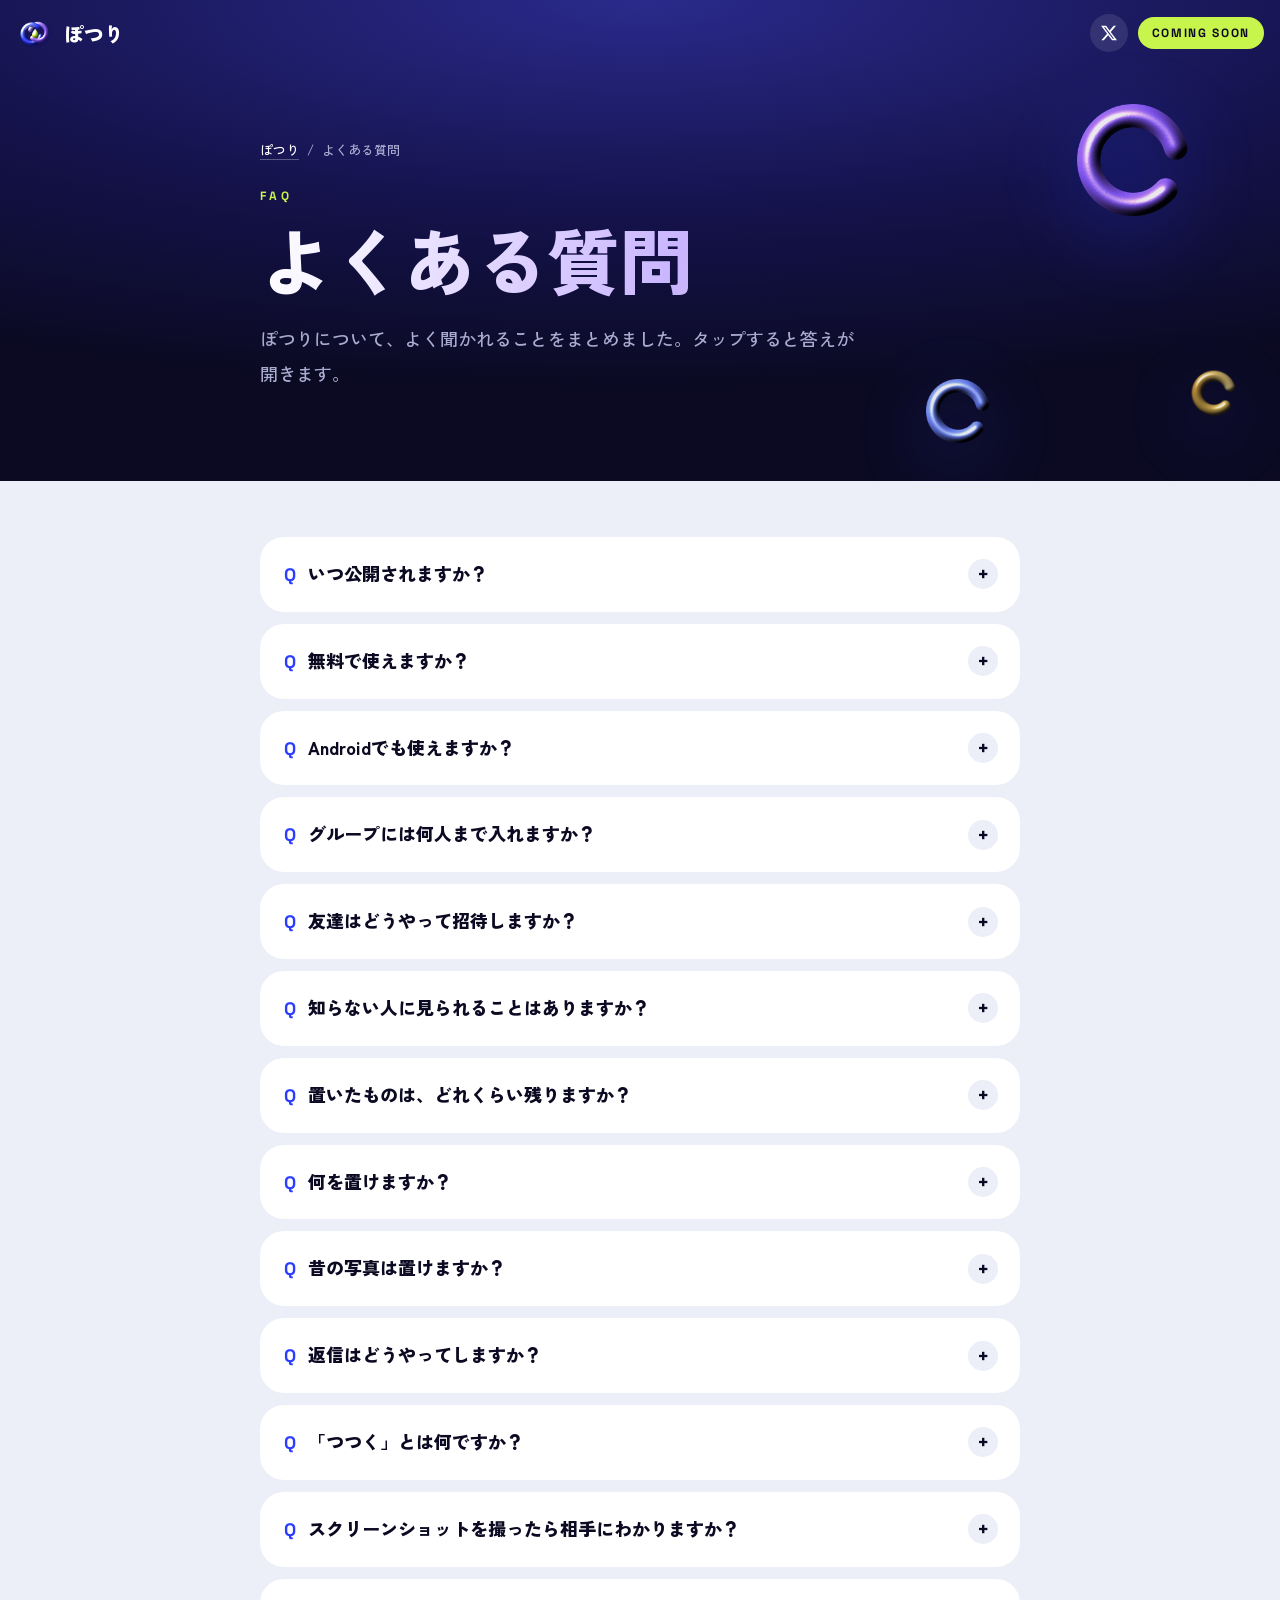
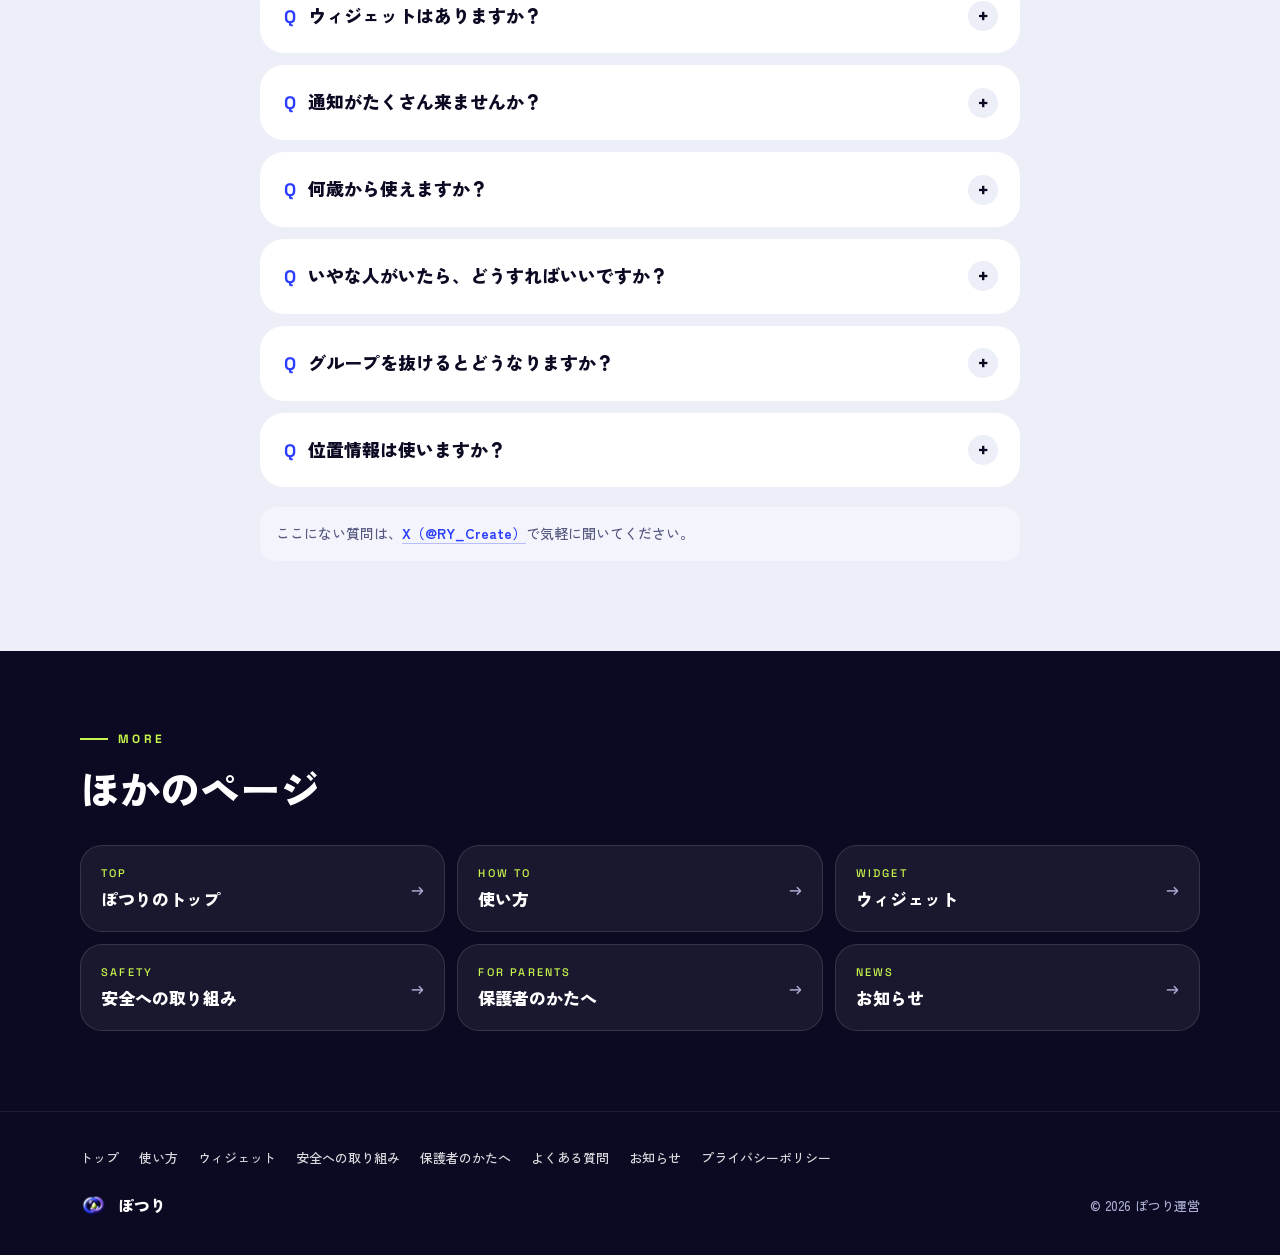
==== faq/index.html @ b099b3d1 "Add howto, widget, safety, parents, faq and news pages Co-Authored-By: Claude Opus 5.5 <noreply@anth" ====
<!doctype html>
<html lang="ja">
<head>
<meta charset="utf-8">
<meta name="viewport" content="width=device-width, initial-scale=1, viewport-fit=cover">
<title>よくある質問 | ぽつり（Potsuri）</title>
<meta name="description" content="ぽつり（Potsuri）のよくある質問。公開日、料金、対応機種、グループの人数、招待のしかた、24時間で消えるしくみ、スクリーンショット、通知、年齢制限などに答えます。">
<link rel="canonical" href="https://yuchin0809.github.io/faq/">
<meta property="og:title" content="よくある質問 | ぽつり（Potsuri）">
<meta property="og:description" content="ぽつり（Potsuri）のよくある質問。公開日、料金、対応機種、グループの人数、招待のしかた、24時間で消えるしくみ、スクリーンショット、通知、年齢制限などに答えます。">
<meta property="og:image" content="https://yuchin0809.github.io/img/og-cs.png">
<meta property="og:url" content="https://yuchin0809.github.io/faq/">
<meta property="og:type" content="article">
<meta name="twitter:card" content="summary_large_image">
<meta name="theme-color" content="#0B0A22">
<link rel="icon" href="/img/icon.png">
<link rel="apple-touch-icon" href="/img/icon.png">
<link rel="preconnect" href="https://fonts.googleapis.com">
<link rel="preconnect" href="https://fonts.gstatic.com" crossorigin>
<link href="https://fonts.googleapis.com/css2?family=Space+Grotesk:wght@500;700&family=Zen+Kaku+Gothic+New:wght@400;500;700;900&display=swap" rel="stylesheet">
<link rel="stylesheet" href="/sub.css">
<script type="application/ld+json">{"@context": "https://schema.org", "@type": "BreadcrumbList", "itemListElement": [{"@type": "ListItem", "position": 1, "name": "ぽつり", "item": "https://yuchin0809.github.io/"}, {"@type": "ListItem", "position": 2, "name": "よくある質問", "item": "https://yuchin0809.github.io/faq/"}]}</script>
<script type="application/ld+json">{"@context": "https://schema.org", "@type": "FAQPage", "mainEntity": [{"@type": "Question", "name": "いつ公開されますか？", "acceptedAnswer": {"@type": "Answer", "text": "いまAppleに出す準備をしています。公開日が決まったら、このサイトのお知らせとXでお知らせします。"}}, {"@type": "Question", "name": "無料で使えますか？", "acceptedAnswer": {"@type": "Answer", "text": "はい。置く・見る・返す・グループなど、基本の機能はすべて無料です。自分の輪の見た目を変える「輪のデザイン」（買い切り）と、運営を応援する「応援」だけが有料で、使える機能は変わりません。広告もありません。"}}, {"@type": "Question", "name": "Androidでも使えますか？", "acceptedAnswer": {"@type": "Answer", "text": "いまはiPhone（iOS 17以降）だけです。AppleのiCloudにデータを保存するしくみのため、iCloudにサインインしたiPhoneが必要です。"}}, {"@type": "Question", "name": "グループには何人まで入れますか？", "acceptedAnswer": {"@type": "Answer", "text": "1つのグループは6人までです。1人で10グループまで入れるので、いつメン・部活・家族など、分けて使えます。"}}, {"@type": "Question", "name": "友達はどうやって招待しますか？", "acceptedAnswer": {"@type": "Answer", "text": "グループの画面から招待リンクを送るか、QRコードを見せます。リンクを開いた人は承認なしでそのまま入れます。招待リンクは7日で期限が切れ、新しいリンクはいつでも作れます。"}}, {"@type": "Question", "name": "知らない人に見られることはありますか？", "acceptedAnswer": {"@type": "Answer", "text": "ありません。グループに入れるのは、招待リンクやQRコードを受け取った人だけです。フォローや検索で、知らない人とつながる機能はありません。"}}, {"@type": "Question", "name": "置いたものは、どれくらい残りますか？", "acceptedAnswer": {"@type": "Answer", "text": "24時間で自動的に消えます。自分が置いたものは、24時間を待たずに自分で消したり、自分の写真を保存したりできます。"}}, {"@type": "Question", "name": "何を置けますか？", "acceptedAnswer": {"@type": "Answer", "text": "写真、30秒までの声、40文字までのひとこと、スタンプの4種類です。写真は、ぽつりのカメラで撮るか、今日（夜0時から）撮った写真から選べます。"}}, {"@type": "Question", "name": "昔の写真は置けますか？", "acceptedAnswer": {"@type": "Answer", "text": "置けません。ぽつりは「いま」を置く場所なので、写真ライブラリからは今日撮った写真だけを選べます。"}}, {"@type": "Question", "name": "返信はどうやってしますか？", "acceptedAnswer": {"@type": "Answer", "text": "スタンプか、10秒までの声で返します。長い返事を考えなくていいので、気軽に反応できます。"}}, {"@type": "Question", "name": "「つつく」とは何ですか？", "acceptedAnswer": {"@type": "Answer", "text": "まだ今日なにも置いていない友達の輪をタップすると、「なにしてる？」の合図を送れます。夜22時〜朝7時の「つつく」は通知しません。"}}, {"@type": "Question", "name": "スクリーンショットを撮ったら相手にわかりますか？", "acceptedAnswer": {"@type": "Answer", "text": "はい。友達の近況の画面を撮ったり録画したりすると、置いた人にお知らせが届きます。"}}, {"@type": "Question", "name": "ウィジェットはありますか？", "acceptedAnswer": {"@type": "Answer", "text": "あります。友達の最新の近況が届く「ぽつり」と、タップで気分スタンプを置ける「今日の気分」の2種類です。置き方はウィジェットのページで説明しています。"}}, {"@type": "Question", "name": "通知がたくさん来ませんか？", "acceptedAnswer": {"@type": "Answer", "text": "通知は、近況が置かれたときと、自分の近況の画面を撮られたときだけです。1日5通までにしたり、グループごとにオフにしたりできます。夜22時〜朝7時ははじめから鳴りません。"}}, {"@type": "Question", "name": "何歳から使えますか？", "acceptedAnswer": {"@type": "Answer", "text": "13歳以上の方が使えます。18歳未満の方は、夜22時〜朝7時に通知が鳴らない設定を外せません。保護者のかた向けの説明はこちらにあります。"}}, {"@type": "Question", "name": "いやな人がいたら、どうすればいいですか？", "acceptedAnswer": {"@type": "Answer", "text": "近況やメンバーの画面から、すぐに通報・ブロックできます。ブロックした人の近況はあなたに表示されなくなり、相手には知らされません。運営は通報を24時間以内を目標に確認します。"}}, {"@type": "Question", "name": "グループを抜けるとどうなりますか？", "acceptedAnswer": {"@type": "Answer", "text": "あなたがそのグループに置いたものは消えます。もう一度入るには、新しい招待リンクが必要です。"}}, {"@type": "Question", "name": "位置情報は使いますか？", "acceptedAnswer": {"@type": "Answer", "text": "使いません。写真に入っている位置情報も、置く前に取り除きます。"}}]}</script>
</head>
<body>
<header class="nav" id="nav">
  <a class="brand" href="/"><img src="/img/mark.png" alt="">ぽつり</a>
  <div class="navr"><a class="navx" href="https://x.com/RY_Create" target="_blank" rel="noopener" aria-label="ぽつりの最新情報(X)"><svg viewBox="0 0 24 24" aria-hidden="true"><path fill="#fff" d="M18.9 1.2h3.7l-8 9.2 9.4 12.4h-7.4l-5.8-7.6-6.6 7.6H.5l8.6-9.8L.1 1.2h7.6l5.2 6.9 6-6.9zm-1.3 19.4h2L6.5 3.3H4.3l13.3 17.3z"/></svg></a><span class="pill">COMING SOON</span></div>
</header>

<section class="phero">
  <img class="fr f1" src="/img/ring-violet.png" alt=""><img class="fr f2" src="/img/ring-sky.png" alt=""><img class="fr f3" src="/img/ring-gold.png" alt="">
  <div class="wrap">
    <nav class="crumb" aria-label="現在地"><a href="/">ぽつり</a><span>/</span>よくある質問</nav>
    <div class="eyebrow en">FAQ</div>
    <h1>よくある質問</h1>
    <p class="lead">ぽつりについて、よく聞かれることをまとめました。タップすると答えが開きます。</p>
  </div>
</section>

<main class="pbody">
  <div class="wrap narrow">
    <div class="qs">
      <details class="q rv"><summary>いつ公開されますか？</summary><div class="a">いまAppleに出す準備をしています。公開日が決まったら、このサイトの<a href="/news/">お知らせ</a>とXでお知らせします。</div></details>
      <details class="q rv"><summary>無料で使えますか？</summary><div class="a">はい。置く・見る・返す・グループなど、基本の機能はすべて無料です。自分の輪の見た目を変える「輪のデザイン」（買い切り）と、運営を応援する「応援」だけが有料で、使える機能は変わりません。広告もありません。</div></details>
      <details class="q rv"><summary>Androidでも使えますか？</summary><div class="a">いまはiPhone（iOS 17以降）だけです。AppleのiCloudにデータを保存するしくみのため、iCloudにサインインしたiPhoneが必要です。</div></details>
      <details class="q rv"><summary>グループには何人まで入れますか？</summary><div class="a">1つのグループは6人までです。1人で10グループまで入れるので、いつメン・部活・家族など、分けて使えます。</div></details>
      <details class="q rv"><summary>友達はどうやって招待しますか？</summary><div class="a">グループの画面から招待リンクを送るか、QRコードを見せます。リンクを開いた人は承認なしでそのまま入れます。招待リンクは7日で期限が切れ、新しいリンクはいつでも作れます。</div></details>
      <details class="q rv"><summary>知らない人に見られることはありますか？</summary><div class="a">ありません。グループに入れるのは、招待リンクやQRコードを受け取った人だけです。フォローや検索で、知らない人とつながる機能はありません。</div></details>
      <details class="q rv"><summary>置いたものは、どれくらい残りますか？</summary><div class="a">24時間で自動的に消えます。自分が置いたものは、24時間を待たずに自分で消したり、自分の写真を保存したりできます。</div></details>
      <details class="q rv"><summary>何を置けますか？</summary><div class="a">写真、30秒までの声、40文字までのひとこと、スタンプの4種類です。写真は、ぽつりのカメラで撮るか、今日（夜0時から）撮った写真から選べます。</div></details>
      <details class="q rv"><summary>昔の写真は置けますか？</summary><div class="a">置けません。ぽつりは「いま」を置く場所なので、写真ライブラリからは今日撮った写真だけを選べます。</div></details>
      <details class="q rv"><summary>返信はどうやってしますか？</summary><div class="a">スタンプか、10秒までの声で返します。長い返事を考えなくていいので、気軽に反応できます。</div></details>
      <details class="q rv"><summary>「つつく」とは何ですか？</summary><div class="a">まだ今日なにも置いていない友達の輪をタップすると、「なにしてる？」の合図を送れます。夜22時〜朝7時の「つつく」は通知しません。</div></details>
      <details class="q rv"><summary>スクリーンショットを撮ったら相手にわかりますか？</summary><div class="a">はい。友達の近況の画面を撮ったり録画したりすると、置いた人にお知らせが届きます。</div></details>
      <details class="q rv"><summary>ウィジェットはありますか？</summary><div class="a">あります。友達の最新の近況が届く「ぽつり」と、タップで気分スタンプを置ける「今日の気分」の2種類です。置き方は<a href="/widget/">ウィジェットのページ</a>で説明しています。</div></details>
      <details class="q rv"><summary>通知がたくさん来ませんか？</summary><div class="a">通知は、近況が置かれたときと、自分の近況の画面を撮られたときだけです。1日5通までにしたり、グループごとにオフにしたりできます。夜22時〜朝7時ははじめから鳴りません。</div></details>
      <details class="q rv"><summary>何歳から使えますか？</summary><div class="a">13歳以上の方が使えます。18歳未満の方は、夜22時〜朝7時に通知が鳴らない設定を外せません。保護者のかた向けの説明は<a href="/parents/">こちら</a>にあります。</div></details>
      <details class="q rv"><summary>いやな人がいたら、どうすればいいですか？</summary><div class="a">近況やメンバーの画面から、すぐに通報・ブロックできます。ブロックした人の近況はあなたに表示されなくなり、相手には知らされません。運営は通報を24時間以内を目標に確認します。</div></details>
      <details class="q rv"><summary>グループを抜けるとどうなりますか？</summary><div class="a">あなたがそのグループに置いたものは消えます。もう一度入るには、新しい招待リンクが必要です。</div></details>
      <details class="q rv"><summary>位置情報は使いますか？</summary><div class="a">使いません。写真に入っている位置情報も、置く前に取り除きます。</div></details>
    </div>
      <p class="note">ここにない質問は、<a href="https://x.com/RY_Create" target="_blank" rel="noopener">X（@RY_Create）</a>で気軽に聞いてください。</p>
  </div>
</main>

<section class="others">
  <div class="wrap">
    <div class="kicker">More</div>
    <h2 class="h2">ほかのページ</h2>
    <div class="ogrid"><a class="oc rv" href="/"><small class="en">Top</small><b>ぽつりのトップ</b><i>→</i></a><a class="oc rv" href="/howto/"><small class="en">How to</small><b>使い方</b><i>→</i></a><a class="oc rv" href="/widget/"><small class="en">Widget</small><b>ウィジェット</b><i>→</i></a><a class="oc rv" href="/safety/"><small class="en">Safety</small><b>安全への取り組み</b><i>→</i></a><a class="oc rv" href="/parents/"><small class="en">For parents</small><b>保護者のかたへ</b><i>→</i></a><a class="oc rv" href="/news/"><small class="en">News</small><b>お知らせ</b><i>→</i></a></div>
  </div>
</section>

<footer class="foot">
  <div class="wrap">
    <nav class="flinks" aria-label="サイト内のページ"><a href="/">トップ</a><a href="/howto/">使い方</a><a href="/widget/">ウィジェット</a><a href="/safety/">安全への取り組み</a><a href="/parents/">保護者のかたへ</a><a href="/faq/">よくある質問</a><a href="/news/">お知らせ</a><a href="/potsuri-privacy/">プライバシーポリシー</a></nav>
    <div class="fbottom"><a class="brand" href="/" style="font-size:16px"><img src="/img/mark.png" alt="" style="width:28px;height:28px">ぽつり</a><span>© 2026 ぽつり運営</span></div>
  </div>
</footer>
<script>
(()=>{
  const nav=document.getElementById('nav');
  const onS=()=>nav.classList.toggle('solid',scrollY>30);onS();addEventListener('scroll',onS,{passive:true});
  const io=new IntersectionObserver(es=>es.forEach(e=>{if(e.isIntersecting){e.target.classList.add('in');io.unobserve(e.target);}}),{rootMargin:'0px 0px -8% 0px'});
  document.querySelectorAll('.rv').forEach(el=>io.observe(el));
  const qs=[...document.querySelectorAll('details.q')];
  qs.forEach(d=>d.addEventListener('toggle',()=>{if(d.open)qs.forEach(o=>{if(o!==d)o.open=false;});}));
})();
</script>
</body>
</html>
---- sub.css ----
:root{
  --pearl:#ECEEF8; --ink:#0B0A22; --sub:#565880; --faint:#8D90B3;
  --blue:#2B3DFF; --violet:#8A5BFF; --lime:#C8F54B;
  --night:#0B0A22; --night2:#14124A; --darksub:#A9ABD0;
  --k:"Zen Kaku Gothic New",system-ui,sans-serif; --n:"Space Grotesk","Zen Kaku Gothic New",sans-serif;
}
*{box-sizing:border-box;margin:0;padding:0}
html{-webkit-text-size-adjust:100%;overflow-x:clip;scroll-behavior:smooth}
body{background:var(--pearl);color:var(--ink);font-family:var(--k);font-weight:500;-webkit-font-smoothing:antialiased;overflow-x:clip}
h1,h2,h3,p,li{word-break:auto-phrase;line-break:strict}
img{display:block;max-width:100%}
a{color:inherit}
.wrap{width:min(1120px,100% - 32px);margin:0 auto}
.narrow{width:min(760px,100% - 32px)}
.en{font-family:var(--n);letter-spacing:.02em}

/* nav */
.nav{position:fixed;inset:0 0 auto;z-index:50;display:flex;align-items:center;justify-content:space-between;padding:14px max(16px,env(safe-area-inset-left));transition:background .4s}
.nav.solid{background:rgba(11,10,34,.6);backdrop-filter:blur(16px) saturate(1.4);-webkit-backdrop-filter:blur(16px) saturate(1.4)}
.brand{display:flex;align-items:center;gap:10px;color:#fff;text-decoration:none;font-weight:900;font-size:20px}
.brand img{width:38px;height:38px}
.navr{display:flex;align-items:center}
.navx{display:inline-grid;place-items:center;width:38px;height:38px;border-radius:50%;background:rgba(255,255,255,.1);margin-right:10px;transition:background .3s}
.navx:hover{background:rgba(255,255,255,.2)}
.navx svg{width:16px;height:16px}
.pill{font-family:var(--n);font-weight:700;font-size:12px;letter-spacing:.14em;color:var(--ink);background:var(--lime);padding:8px 14px;border-radius:999px;animation:pulse 2.4s infinite}
@keyframes pulse{0%{box-shadow:0 0 0 0 rgba(200,245,75,.55)}70%{box-shadow:0 0 0 14px rgba(200,245,75,0)}100%{box-shadow:0 0 0 0 rgba(200,245,75,0)}}

/* page hero */
.phero{position:relative;overflow:hidden;color:#fff;padding:140px 0 90px;background:radial-gradient(120% 90% at 50% 0%,#2A2A8C 0%,#14124A 50%,#0B0A22 90%)}
.phero .wrap{position:relative;z-index:2;width:min(760px,100% - 32px)}
.crumb{font-size:13px;color:var(--darksub);display:flex;gap:8px;margin-bottom:28px}
.crumb a{color:#fff;text-decoration:none;border-bottom:1px solid rgba(255,255,255,.3)}
.eyebrow{font-family:var(--n);font-weight:700;letter-spacing:.32em;font-size:12px;color:var(--lime);margin-bottom:14px;text-transform:uppercase}
.phero h1{font-weight:900;font-size:clamp(38px,7vw,72px);line-height:1.15;background:linear-gradient(100deg,#fff 0%,#C9B5FF 55%,var(--lime) 100%);-webkit-background-clip:text;background-clip:text;color:transparent;animation:fadeUp .9s cubic-bezier(.2,.8,.2,1) both}
.phero .lead{margin-top:20px;color:var(--darksub);font-size:clamp(15px,2vw,18px);line-height:1.95;max-width:34em;animation:fadeUp .9s .2s cubic-bezier(.2,.8,.2,1) both}
.fr{position:absolute;opacity:.9;filter:drop-shadow(0 20px 40px rgba(43,61,255,.45));animation:float 7s ease-in-out infinite}
.f1{width:140px;right:6%;top:90px}
.f2{width:80px;right:22%;bottom:30px;animation-duration:9s;animation-delay:-2s}
.f3{width:56px;right:3%;bottom:60px;animation-duration:6s;animation-delay:-4s}
@keyframes float{0%,100%{transform:translateY(0) rotate(-6deg)}50%{transform:translateY(-14px) rotate(6deg)}}
@keyframes fadeUp{from{opacity:0;transform:translateY(18px)}to{opacity:1;transform:none}}
@media (max-width:700px){.f1{width:64px;top:auto;bottom:18px;right:4%;opacity:.45}.f2,.f3{display:none}}

/* body */
.pbody{padding:56px 0 90px}
.blk{background:#fff;border-radius:28px;padding:30px 26px;margin-bottom:16px;position:relative}
.blk .ic{width:48px;height:48px;border-radius:16px;background:var(--pearl);display:grid;place-items:center;font-size:24px;margin-bottom:14px}
.blk h2{font-weight:900;font-size:clamp(21px,3vw,27px);line-height:1.4;margin-bottom:12px}
.blk p{color:var(--sub);font-size:16px;line-height:1.95;margin-top:8px}
.blk ul{list-style:none;margin-top:6px}
.blk li{color:var(--sub);font-size:16px;line-height:1.85;padding:8px 0 8px 22px;position:relative;border-top:1px solid #EEF0F8}
.blk li:first-child{border-top:0}
.blk li::before{content:"";position:absolute;left:2px;top:19px;width:8px;height:8px;border-radius:50%;background:var(--blue)}
.blk a,.note a,.qs a{color:var(--blue);font-weight:700;text-decoration:none;border-bottom:1.5px solid rgba(43,61,255,.3)}
.note{margin-top:14px !important;background:#F4F5FC;border-radius:16px;padding:14px 16px;font-size:14px !important;color:var(--sub);line-height:1.85}
.steps{list-style:none;counter-reset:s;margin-top:6px}
.steps li{counter-increment:s;padding:14px 0 14px 52px;position:relative;border-top:1px solid #EEF0F8}
.steps li:first-child{border-top:0}
.steps li::before{content:counter(s);position:absolute;left:0;top:14px;width:36px;height:36px;border-radius:50%;background:var(--ink);color:var(--lime);font-family:var(--n);font-weight:700;display:grid;place-items:center}
.steps b{display:block;font-weight:900;font-size:17px}
.steps span{display:block;color:var(--sub);font-size:15px;line-height:1.85;margin-top:4px}
.mini{display:grid;grid-template-columns:1fr 1fr;gap:10px;margin-top:14px}
.mini div{background:#F4F5FC;border-radius:18px;padding:16px}
.mini b{display:block;font-weight:900;font-size:16px}
.mini span{display:block;color:var(--sub);font-size:14px;line-height:1.75;margin-top:6px}
@media (max-width:560px){.mini{grid-template-columns:1fr}.blk{padding:26px 20px}}

/* widget cards */
.wcards{display:grid;grid-template-columns:1fr 1fr;gap:14px;margin-bottom:16px}
.wc{background:#fff;border-radius:28px;padding:22px}
.wc h2{font-weight:900;font-size:22px;margin-top:18px}
.wc p{color:var(--sub);font-size:15px;line-height:1.85;margin-top:8px}
.tag{display:inline-block;margin-top:12px;font-size:12px;font-weight:700;color:var(--blue);background:#EEF0FF;padding:5px 10px;border-radius:999px}
.wdemo{aspect-ratio:2.1/1;border-radius:24px;padding:14px;color:#fff;position:relative;overflow:hidden}
.wdemo.a{background:linear-gradient(150deg,#1A2290,#0B0A22)}
.wdemo.b{background:linear-gradient(140deg,var(--blue),var(--violet));display:flex;flex-direction:column;justify-content:center;align-items:center;gap:8px}
.wrow{display:flex;align-items:center;gap:8px;font-size:12px}
.wrow img{width:28px;height:28px;animation:spin 14s linear infinite}
.wrow small{display:block;color:var(--darksub);font-size:10px}
.wph{position:absolute;left:14px;right:14px;bottom:14px;top:56px;border-radius:14px;background:radial-gradient(60% 60% at 30% 30%,#FFD9A8,transparent 70%),linear-gradient(160deg,#FFB38A,#6F86FF)}
.emo{display:flex;gap:8px}
.emo span{width:44px;height:44px;border-radius:50%;background:rgba(255,255,255,.18);display:grid;place-items:center;font-size:22px;animation:pop 2.4s cubic-bezier(.3,1.6,.5,1) infinite}
.emo span:nth-child(2){animation-delay:.3s}.emo span:nth-child(3){animation-delay:.6s}.emo span:nth-child(4){animation-delay:.9s}
.wdemo.b small{font-size:11px;letter-spacing:.1em;color:rgba(255,255,255,.8)}
@keyframes pop{0%,70%,100%{transform:scale(1)}80%{transform:scale(1.18)}}
@keyframes spin{to{transform:rotate(360deg)}}
@media (max-width:700px){.wcards{grid-template-columns:1fr}}

/* faq */
.qs{display:grid;gap:12px}
.q{background:#fff;border-radius:24px;overflow:hidden;transition:box-shadow .3s}
.q[open]{box-shadow:0 20px 40px -24px rgba(26,34,144,.35)}
.q summary{list-style:none;cursor:pointer;padding:22px 64px 22px 24px;font-weight:900;font-size:clamp(16px,2vw,18px);position:relative;line-height:1.6}
.q summary::-webkit-details-marker{display:none}
.q summary::before{content:"Q";font-family:var(--n);color:var(--blue);margin-right:12px}
.q summary::after{content:"+";position:absolute;right:22px;top:50%;width:30px;height:30px;margin-top:-15px;border-radius:50%;background:var(--pearl);display:grid;place-items:center;font-family:var(--n);font-size:20px;line-height:1;transition:transform .35s cubic-bezier(.3,1.4,.5,1),background-color .3s}
.q[open] summary::after{transform:rotate(135deg);background-color:var(--lime)}
.q .a{padding:0 24px 24px 50px;color:var(--sub);font-size:15px;line-height:1.95;animation:fadeUp .45s ease}
.qs + .note{margin-top:20px !important}

/* news */
.news{background:#fff;border-radius:28px;padding:26px;margin-bottom:14px;border-left:6px solid var(--lime)}
.news time{font-size:13px;color:var(--blue);font-weight:700}
.news h2{font-weight:900;font-size:clamp(19px,2.6vw,23px);margin-top:6px;line-height:1.5}
.news p{color:var(--sub);font-size:15px;line-height:1.9;margin-top:8px}
.xcta{text-align:center;margin-top:34px;color:var(--sub)}
.xbtn{display:inline-flex;align-items:center;gap:10px;height:52px;padding:0 22px;margin-top:14px;border-radius:999px;background:#000;color:#fff;text-decoration:none;font-weight:700;transition:transform .25s}
.xbtn:hover{transform:translateY(-2px)}
.xbtn svg{width:18px;height:18px}

/* others */
.others{background:var(--night);color:#fff;padding:80px 0}
.kicker{font-family:var(--n);font-weight:700;letter-spacing:.28em;font-size:12px;color:var(--lime);text-transform:uppercase;margin-bottom:12px;display:flex;align-items:center;gap:10px}
.kicker::before{content:"";width:28px;height:2px;background:currentColor}
.h2{font-weight:900;font-size:clamp(26px,4vw,40px)}
.ogrid{display:grid;grid-template-columns:repeat(3,1fr);gap:12px;margin-top:28px}
.oc{display:block;position:relative;padding:20px 48px 20px 20px;border-radius:22px;background:rgba(255,255,255,.06);border:1px solid rgba(255,255,255,.12);text-decoration:none;transition:background .3s,border-color .3s,transform .3s}
.oc:hover{background:rgba(255,255,255,.12);border-color:var(--lime);transform:translateY(-3px)}
.oc small{display:block;font-size:11px;letter-spacing:.2em;color:var(--lime);text-transform:uppercase}
.oc b{display:block;font-weight:900;font-size:17px;margin-top:6px}
.oc i{position:absolute;right:20px;top:50%;transform:translateY(-50%);font-style:normal;font-family:var(--n);color:var(--darksub);transition:transform .3s}
.oc:hover i{transform:translate(4px,-50%);color:var(--lime)}
@media (max-width:800px){.ogrid{grid-template-columns:1fr 1fr}}
@media (max-width:480px){.ogrid{grid-template-columns:1fr}}

/* footer */
.foot{background:var(--night);color:var(--darksub);padding:36px 0 calc(36px + env(safe-area-inset-bottom));font-size:13px;border-top:1px solid rgba(255,255,255,.08)}
.flinks{display:flex;flex-wrap:wrap;gap:10px 20px;margin-bottom:24px}
.flinks a{color:#fff;text-decoration:none;opacity:.85}
.flinks a:hover{opacity:1;text-decoration:underline}
.fbottom{display:flex;justify-content:space-between;align-items:center;gap:16px;flex-wrap:wrap}

/* reveal */
.rv{opacity:0;transform:translateY(24px);transition:opacity .7s cubic-bezier(.2,.8,.2,1),transform .7s cubic-bezier(.2,.8,.2,1)}
.rv.in{opacity:1;transform:none}
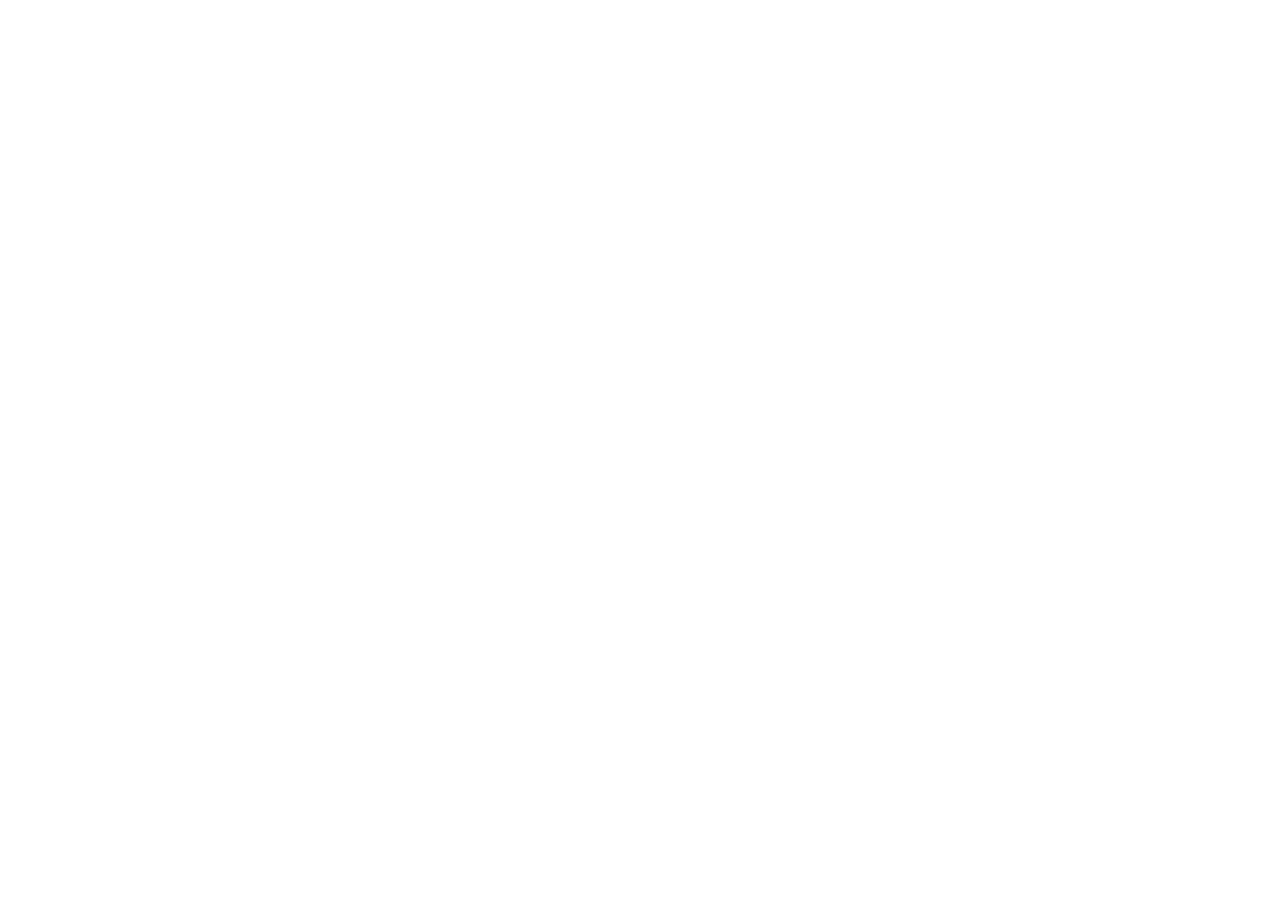
==== commit 3927a939: "Redirect official site pages to potsuri-app.github.io Invite page /i/ and .well-known stay here for " ====
--- a/faq/index.html
+++ b/faq/index.html
@@ -1,92 +1,10 @@
 <!doctype html>
-<html lang="ja">
-<head>
-<meta charset="utf-8">
-<meta name="viewport" content="width=device-width, initial-scale=1, viewport-fit=cover">
-<title>よくある質問 | ぽつり（Potsuri）</title>
-<meta name="description" content="ぽつり（Potsuri）のよくある質問。公開日、料金、対応機種、グループの人数、招待のしかた、24時間で消えるしくみ、スクリーンショット、通知、年齢制限などに答えます。">
-<link rel="canonical" href="https://yuchin0809.github.io/faq/">
-<meta property="og:title" content="よくある質問 | ぽつり（Potsuri）">
-<meta property="og:description" content="ぽつり（Potsuri）のよくある質問。公開日、料金、対応機種、グループの人数、招待のしかた、24時間で消えるしくみ、スクリーンショット、通知、年齢制限などに答えます。">
-<meta property="og:image" content="https://yuchin0809.github.io/img/og-cs.png">
-<meta property="og:url" content="https://yuchin0809.github.io/faq/">
-<meta property="og:type" content="article">
-<meta name="twitter:card" content="summary_large_image">
-<meta name="theme-color" content="#0B0A22">
-<link rel="icon" href="/img/icon.png">
-<link rel="apple-touch-icon" href="/img/icon.png">
-<link rel="preconnect" href="https://fonts.googleapis.com">
-<link rel="preconnect" href="https://fonts.gstatic.com" crossorigin>
-<link href="https://fonts.googleapis.com/css2?family=Space+Grotesk:wght@500;700&family=Zen+Kaku+Gothic+New:wght@400;500;700;900&display=swap" rel="stylesheet">
-<link rel="stylesheet" href="/sub.css">
-<script type="application/ld+json">{"@context": "https://schema.org", "@type": "BreadcrumbList", "itemListElement": [{"@type": "ListItem", "position": 1, "name": "ぽつり", "item": "https://yuchin0809.github.io/"}, {"@type": "ListItem", "position": 2, "name": "よくある質問", "item": "https://yuchin0809.github.io/faq/"}]}</script>
-<script type="application/ld+json">{"@context": "https://schema.org", "@type": "FAQPage", "mainEntity": [{"@type": "Question", "name": "いつ公開されますか？", "acceptedAnswer": {"@type": "Answer", "text": "いまAppleに出す準備をしています。公開日が決まったら、このサイトのお知らせとXでお知らせします。"}}, {"@type": "Question", "name": "無料で使えますか？", "acceptedAnswer": {"@type": "Answer", "text": "はい。置く・見る・返す・グループなど、基本の機能はすべて無料です。自分の輪の見た目を変える「輪のデザイン」（買い切り）と、運営を応援する「応援」だけが有料で、使える機能は変わりません。広告もありません。"}}, {"@type": "Question", "name": "Androidでも使えますか？", "acceptedAnswer": {"@type": "Answer", "text": "いまはiPhone（iOS 17以降）だけです。AppleのiCloudにデータを保存するしくみのため、iCloudにサインインしたiPhoneが必要です。"}}, {"@type": "Question", "name": "グループには何人まで入れますか？", "acceptedAnswer": {"@type": "Answer", "text": "1つのグループは6人までです。1人で10グループまで入れるので、いつメン・部活・家族など、分けて使えます。"}}, {"@type": "Question", "name": "友達はどうやって招待しますか？", "acceptedAnswer": {"@type": "Answer", "text": "グループの画面から招待リンクを送るか、QRコードを見せます。リンクを開いた人は承認なしでそのまま入れます。招待リンクは7日で期限が切れ、新しいリンクはいつでも作れます。"}}, {"@type": "Question", "name": "知らない人に見られることはありますか？", "acceptedAnswer": {"@type": "Answer", "text": "ありません。グループに入れるのは、招待リンクやQRコードを受け取った人だけです。フォローや検索で、知らない人とつながる機能はありません。"}}, {"@type": "Question", "name": "置いたものは、どれくらい残りますか？", "acceptedAnswer": {"@type": "Answer", "text": "24時間で自動的に消えます。自分が置いたものは、24時間を待たずに自分で消したり、自分の写真を保存したりできます。"}}, {"@type": "Question", "name": "何を置けますか？", "acceptedAnswer": {"@type": "Answer", "text": "写真、30秒までの声、40文字までのひとこと、スタンプの4種類です。写真は、ぽつりのカメラで撮るか、今日（夜0時から）撮った写真から選べます。"}}, {"@type": "Question", "name": "昔の写真は置けますか？", "acceptedAnswer": {"@type": "Answer", "text": "置けません。ぽつりは「いま」を置く場所なので、写真ライブラリからは今日撮った写真だけを選べます。"}}, {"@type": "Question", "name": "返信はどうやってしますか？", "acceptedAnswer": {"@type": "Answer", "text": "スタンプか、10秒までの声で返します。長い返事を考えなくていいので、気軽に反応できます。"}}, {"@type": "Question", "name": "「つつく」とは何ですか？", "acceptedAnswer": {"@type": "Answer", "text": "まだ今日なにも置いていない友達の輪をタップすると、「なにしてる？」の合図を送れます。夜22時〜朝7時の「つつく」は通知しません。"}}, {"@type": "Question", "name": "スクリーンショットを撮ったら相手にわかりますか？", "acceptedAnswer": {"@type": "Answer", "text": "はい。友達の近況の画面を撮ったり録画したりすると、置いた人にお知らせが届きます。"}}, {"@type": "Question", "name": "ウィジェットはありますか？", "acceptedAnswer": {"@type": "Answer", "text": "あります。友達の最新の近況が届く「ぽつり」と、タップで気分スタンプを置ける「今日の気分」の2種類です。置き方はウィジェットのページで説明しています。"}}, {"@type": "Question", "name": "通知がたくさん来ませんか？", "acceptedAnswer": {"@type": "Answer", "text": "通知は、近況が置かれたときと、自分の近況の画面を撮られたときだけです。1日5通までにしたり、グループごとにオフにしたりできます。夜22時〜朝7時ははじめから鳴りません。"}}, {"@type": "Question", "name": "何歳から使えますか？", "acceptedAnswer": {"@type": "Answer", "text": "13歳以上の方が使えます。18歳未満の方は、夜22時〜朝7時に通知が鳴らない設定を外せません。保護者のかた向けの説明はこちらにあります。"}}, {"@type": "Question", "name": "いやな人がいたら、どうすればいいですか？", "acceptedAnswer": {"@type": "Answer", "text": "近況やメンバーの画面から、すぐに通報・ブロックできます。ブロックした人の近況はあなたに表示されなくなり、相手には知らされません。運営は通報を24時間以内を目標に確認します。"}}, {"@type": "Question", "name": "グループを抜けるとどうなりますか？", "acceptedAnswer": {"@type": "Answer", "text": "あなたがそのグループに置いたものは消えます。もう一度入るには、新しい招待リンクが必要です。"}}, {"@type": "Question", "name": "位置情報は使いますか？", "acceptedAnswer": {"@type": "Answer", "text": "使いません。写真に入っている位置情報も、置く前に取り除きます。"}}]}</script>
-</head>
-<body>
-<header class="nav" id="nav">
-  <a class="brand" href="/"><img src="/img/mark.png" alt="">ぽつり</a>
-  <div class="navr"><a class="navx" href="https://x.com/RY_Create" target="_blank" rel="noopener" aria-label="ぽつりの最新情報(X)"><svg viewBox="0 0 24 24" aria-hidden="true"><path fill="#fff" d="M18.9 1.2h3.7l-8 9.2 9.4 12.4h-7.4l-5.8-7.6-6.6 7.6H.5l8.6-9.8L.1 1.2h7.6l5.2 6.9 6-6.9zm-1.3 19.4h2L6.5 3.3H4.3l13.3 17.3z"/></svg></a><span class="pill">COMING SOON</span></div>
-</header>
-
-<section class="phero">
-  <img class="fr f1" src="/img/ring-violet.png" alt=""><img class="fr f2" src="/img/ring-sky.png" alt=""><img class="fr f3" src="/img/ring-gold.png" alt="">
-  <div class="wrap">
-    <nav class="crumb" aria-label="現在地"><a href="/">ぽつり</a><span>/</span>よくある質問</nav>
-    <div class="eyebrow en">FAQ</div>
-    <h1>よくある質問</h1>
-    <p class="lead">ぽつりについて、よく聞かれることをまとめました。タップすると答えが開きます。</p>
-  </div>
-</section>
-
-<main class="pbody">
-  <div class="wrap narrow">
-    <div class="qs">
-      <details class="q rv"><summary>いつ公開されますか？</summary><div class="a">いまAppleに出す準備をしています。公開日が決まったら、このサイトの<a href="/news/">お知らせ</a>とXでお知らせします。</div></details>
-      <details class="q rv"><summary>無料で使えますか？</summary><div class="a">はい。置く・見る・返す・グループなど、基本の機能はすべて無料です。自分の輪の見た目を変える「輪のデザイン」（買い切り）と、運営を応援する「応援」だけが有料で、使える機能は変わりません。広告もありません。</div></details>
-      <details class="q rv"><summary>Androidでも使えますか？</summary><div class="a">いまはiPhone（iOS 17以降）だけです。AppleのiCloudにデータを保存するしくみのため、iCloudにサインインしたiPhoneが必要です。</div></details>
-      <details class="q rv"><summary>グループには何人まで入れますか？</summary><div class="a">1つのグループは6人までです。1人で10グループまで入れるので、いつメン・部活・家族など、分けて使えます。</div></details>
-      <details class="q rv"><summary>友達はどうやって招待しますか？</summary><div class="a">グループの画面から招待リンクを送るか、QRコードを見せます。リンクを開いた人は承認なしでそのまま入れます。招待リンクは7日で期限が切れ、新しいリンクはいつでも作れます。</div></details>
-      <details class="q rv"><summary>知らない人に見られることはありますか？</summary><div class="a">ありません。グループに入れるのは、招待リンクやQRコードを受け取った人だけです。フォローや検索で、知らない人とつながる機能はありません。</div></details>
-      <details class="q rv"><summary>置いたものは、どれくらい残りますか？</summary><div class="a">24時間で自動的に消えます。自分が置いたものは、24時間を待たずに自分で消したり、自分の写真を保存したりできます。</div></details>
-      <details class="q rv"><summary>何を置けますか？</summary><div class="a">写真、30秒までの声、40文字までのひとこと、スタンプの4種類です。写真は、ぽつりのカメラで撮るか、今日（夜0時から）撮った写真から選べます。</div></details>
-      <details class="q rv"><summary>昔の写真は置けますか？</summary><div class="a">置けません。ぽつりは「いま」を置く場所なので、写真ライブラリからは今日撮った写真だけを選べます。</div></details>
-      <details class="q rv"><summary>返信はどうやってしますか？</summary><div class="a">スタンプか、10秒までの声で返します。長い返事を考えなくていいので、気軽に反応できます。</div></details>
-      <details class="q rv"><summary>「つつく」とは何ですか？</summary><div class="a">まだ今日なにも置いていない友達の輪をタップすると、「なにしてる？」の合図を送れます。夜22時〜朝7時の「つつく」は通知しません。</div></details>
-      <details class="q rv"><summary>スクリーンショットを撮ったら相手にわかりますか？</summary><div class="a">はい。友達の近況の画面を撮ったり録画したりすると、置いた人にお知らせが届きます。</div></details>
-      <details class="q rv"><summary>ウィジェットはありますか？</summary><div class="a">あります。友達の最新の近況が届く「ぽつり」と、タップで気分スタンプを置ける「今日の気分」の2種類です。置き方は<a href="/widget/">ウィジェットのページ</a>で説明しています。</div></details>
-      <details class="q rv"><summary>通知がたくさん来ませんか？</summary><div class="a">通知は、近況が置かれたときと、自分の近況の画面を撮られたときだけです。1日5通までにしたり、グループごとにオフにしたりできます。夜22時〜朝7時ははじめから鳴りません。</div></details>
-      <details class="q rv"><summary>何歳から使えますか？</summary><div class="a">13歳以上の方が使えます。18歳未満の方は、夜22時〜朝7時に通知が鳴らない設定を外せません。保護者のかた向けの説明は<a href="/parents/">こちら</a>にあります。</div></details>
-      <details class="q rv"><summary>いやな人がいたら、どうすればいいですか？</summary><div class="a">近況やメンバーの画面から、すぐに通報・ブロックできます。ブロックした人の近況はあなたに表示されなくなり、相手には知らされません。運営は通報を24時間以内を目標に確認します。</div></details>
-      <details class="q rv"><summary>グループを抜けるとどうなりますか？</summary><div class="a">あなたがそのグループに置いたものは消えます。もう一度入るには、新しい招待リンクが必要です。</div></details>
-      <details class="q rv"><summary>位置情報は使いますか？</summary><div class="a">使いません。写真に入っている位置情報も、置く前に取り除きます。</div></details>
-    </div>
-      <p class="note">ここにない質問は、<a href="https://x.com/RY_Create" target="_blank" rel="noopener">X（@RY_Create）</a>で気軽に聞いてください。</p>
-  </div>
-</main>
-
-<section class="others">
-  <div class="wrap">
-    <div class="kicker">More</div>
-    <h2 class="h2">ほかのページ</h2>
-    <div class="ogrid"><a class="oc rv" href="/"><small class="en">Top</small><b>ぽつりのトップ</b><i>→</i></a><a class="oc rv" href="/howto/"><small class="en">How to</small><b>使い方</b><i>→</i></a><a class="oc rv" href="/widget/"><small class="en">Widget</small><b>ウィジェット</b><i>→</i></a><a class="oc rv" href="/safety/"><small class="en">Safety</small><b>安全への取り組み</b><i>→</i></a><a class="oc rv" href="/parents/"><small class="en">For parents</small><b>保護者のかたへ</b><i>→</i></a><a class="oc rv" href="/news/"><small class="en">News</small><b>お知らせ</b><i>→</i></a></div>
-  </div>
-</section>
-
-<footer class="foot">
-  <div class="wrap">
-    <nav class="flinks" aria-label="サイト内のページ"><a href="/">トップ</a><a href="/howto/">使い方</a><a href="/widget/">ウィジェット</a><a href="/safety/">安全への取り組み</a><a href="/parents/">保護者のかたへ</a><a href="/faq/">よくある質問</a><a href="/news/">お知らせ</a><a href="/potsuri-privacy/">プライバシーポリシー</a></nav>
-    <div class="fbottom"><a class="brand" href="/" style="font-size:16px"><img src="/img/mark.png" alt="" style="width:28px;height:28px">ぽつり</a><span>© 2026 ぽつり運営</span></div>
-  </div>
-</footer>
-<script>
-(()=>{
-  const nav=document.getElementById('nav');
-  const onS=()=>nav.classList.toggle('solid',scrollY>30);onS();addEventListener('scroll',onS,{passive:true});
-  const io=new IntersectionObserver(es=>es.forEach(e=>{if(e.isIntersecting){e.target.classList.add('in');io.unobserve(e.target);}}),{rootMargin:'0px 0px -8% 0px'});
-  document.querySelectorAll('.rv').forEach(el=>io.observe(el));
-  const qs=[...document.querySelectorAll('details.q')];
-  qs.forEach(d=>d.addEventListener('toggle',()=>{if(d.open)qs.forEach(o=>{if(o!==d)o.open=false;});}));
-})();
-</script>
-</body>
-</html>
+<html lang="ja"><head><meta charset="utf-8">
+<title>ぽつり（Potsuri）は引っ越しました</title>
+<link rel="canonical" href="https://potsuri-app.github.io/faq/">
+<meta http-equiv="refresh" content="0; url=https://potsuri-app.github.io/faq/">
+<meta name="viewport" content="width=device-width, initial-scale=1">
+<link rel="icon" href="https://potsuri-app.github.io/favicon.ico">
+<style>body{margin:0;min-height:100vh;display:grid;place-items:center;background:#0B0A22;color:#fff;font-family:system-ui,sans-serif;text-align:center;padding:16px}a{color:#C8F54B}</style>
+<script>location.replace('https://potsuri-app.github.io/faq/' + location.hash);</script>
+</head><body><p>ぽつりの公式サイトは引っ越しました。<br><a href="https://potsuri-app.github.io/faq/">https://potsuri-app.github.io/faq/</a></p></body></html>
